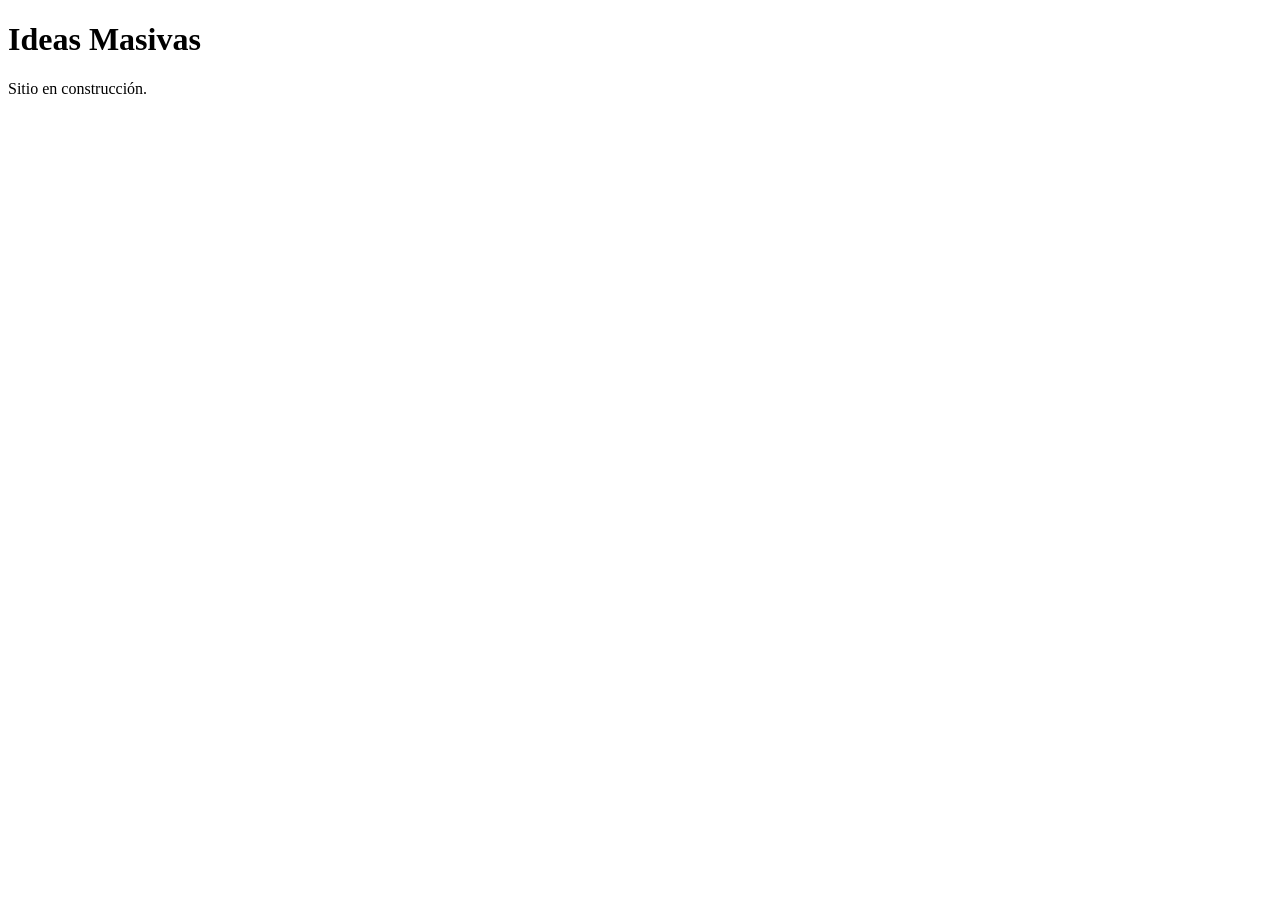
==== index.html @ 9918cfda "Create index.html" ====
<!DOCTYPE html>
<html lang="es">
<head>
<meta charset="UTF-8">
<meta name="viewport" content="width=device-width, initial-scale=1.0">
<title>Ideas Masivas</title>
</head>
<body>
<h1>Ideas Masivas</h1>
<p>Sitio en construcción.</p>
</body>
</html>
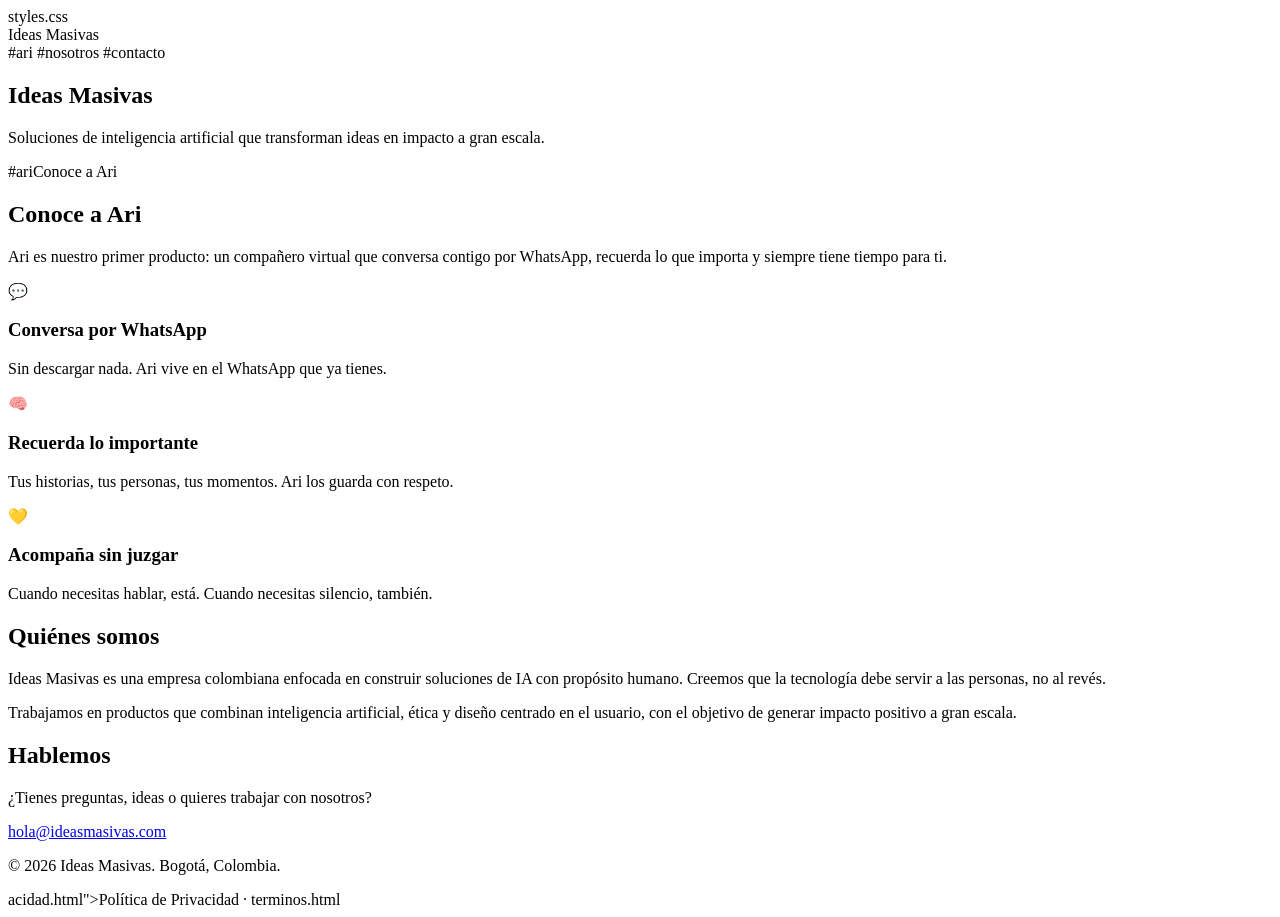
==== commit 73a7bd90: "Update index.html" ====
--- a/index.html
+++ b/index.html
@@ -1,12 +1,86 @@
 <!DOCTYPE html>
 <html lang="es">
 <head>
-<meta charset="UTF-8">
-<meta name="viewport" content="width=device-width, initial-scale=1.0">
-<title>Ideas Masivas</title>
+  <meta charset="UTF-8">
+  <meta name="viewport" content="width=device-width, initial-scale=1.0">
+  <meta name="description" content="Ideas Masivas: soluciones de IA que transforman ideas en impacto a gran escala. Conoce a Ari, nuestro compañero virtual.">
+  <title>Ideas Masivas - IA que transforma ideas en impacto</title>
+  styles.css
 </head>
 <body>
-<h1>Ideas Masivas</h1>
-<p>Sitio en construcción.</p>
+
+  <header>
+    <nav class="container">
+      <div class="logo">Ideas Masivas</div>
+      <div class="nav-links">
+        #ari
+        #nosotros
+        #contacto
+      </div>
+    </nav>
+  </header>
+
+  <section class="hero">
+    <div class="container">
+      <h1>Ideas Masivas</h1>
+      <p class="hero-subtitle">Soluciones de inteligencia artificial que transforman ideas en impacto a gran escala.</p>
+      #ariConoce a Ari</a>
+    </div>
+  </section>
+
+  <section id="ari" class="section">
+    <div class="container">
+      <h2>Conoce a Ari</h2>
+      <p class="section-lead">Ari es nuestro primer producto: un compañero virtual que conversa contigo por WhatsApp, recuerda lo que importa y siempre tiene tiempo para ti.</p>
+      
+      <div class="features">
+        <div class="feature">
+          <div class="feature-icon">💬</div>
+          <h3>Conversa por WhatsApp</h3>
+          <p>Sin descargar nada. Ari vive en el WhatsApp que ya tienes.</p>
+        </div>
+        <div class="feature">
+          <div class="feature-icon">🧠</div>
+          <h3>Recuerda lo importante</h3>
+          <p>Tus historias, tus personas, tus momentos. Ari los guarda con respeto.</p>
+        </div>
+        <div class="feature">
+          <div class="feature-icon">💛</div>
+          <h3>Acompaña sin juzgar</h3>
+          <p>Cuando necesitas hablar, está. Cuando necesitas silencio, también.</p>
+        </div>
+      </div>
+    </div>
+  </section>
+
+  <section id="nosotros" class="section section-alt">
+    <div class="container">
+      <h2>Quiénes somos</h2>
+      <p class="section-lead">Ideas Masivas es una empresa colombiana enfocada en construir soluciones de IA con propósito humano. Creemos que la tecnología debe servir a las personas, no al revés.</p>
+      <p>Trabajamos en productos que combinan inteligencia artificial, ética y diseño centrado en el usuario, con el objetivo de generar impacto positivo a gran escala.</p>
+    </div>
+  </section>
+
+  <section id="contacto" class="section">
+    <div class="container">
+      <h2>Hablemos</h2>
+      <p class="section-lead">¿Tienes preguntas, ideas o quieres trabajar con nosotros?</p>
+      <p class="contact-email">
+        <a href="mailto:hola@ideasmasivas.com">hola@ideasmasivas.com</a>
+      </p>
+    </div>
+  </section>
+
+  <footer>
+    <div class="container">
+      <p>© 2026 Ideas Masivas. Bogotá, Colombia.</p>
+      <div class="footer-links">
+        acidad.html">Política de Privacidad</a>
+        <span>·</span>
+        terminos.html
+      </div>
+    </div>
+  </footer>
+
 </body>
 </html>
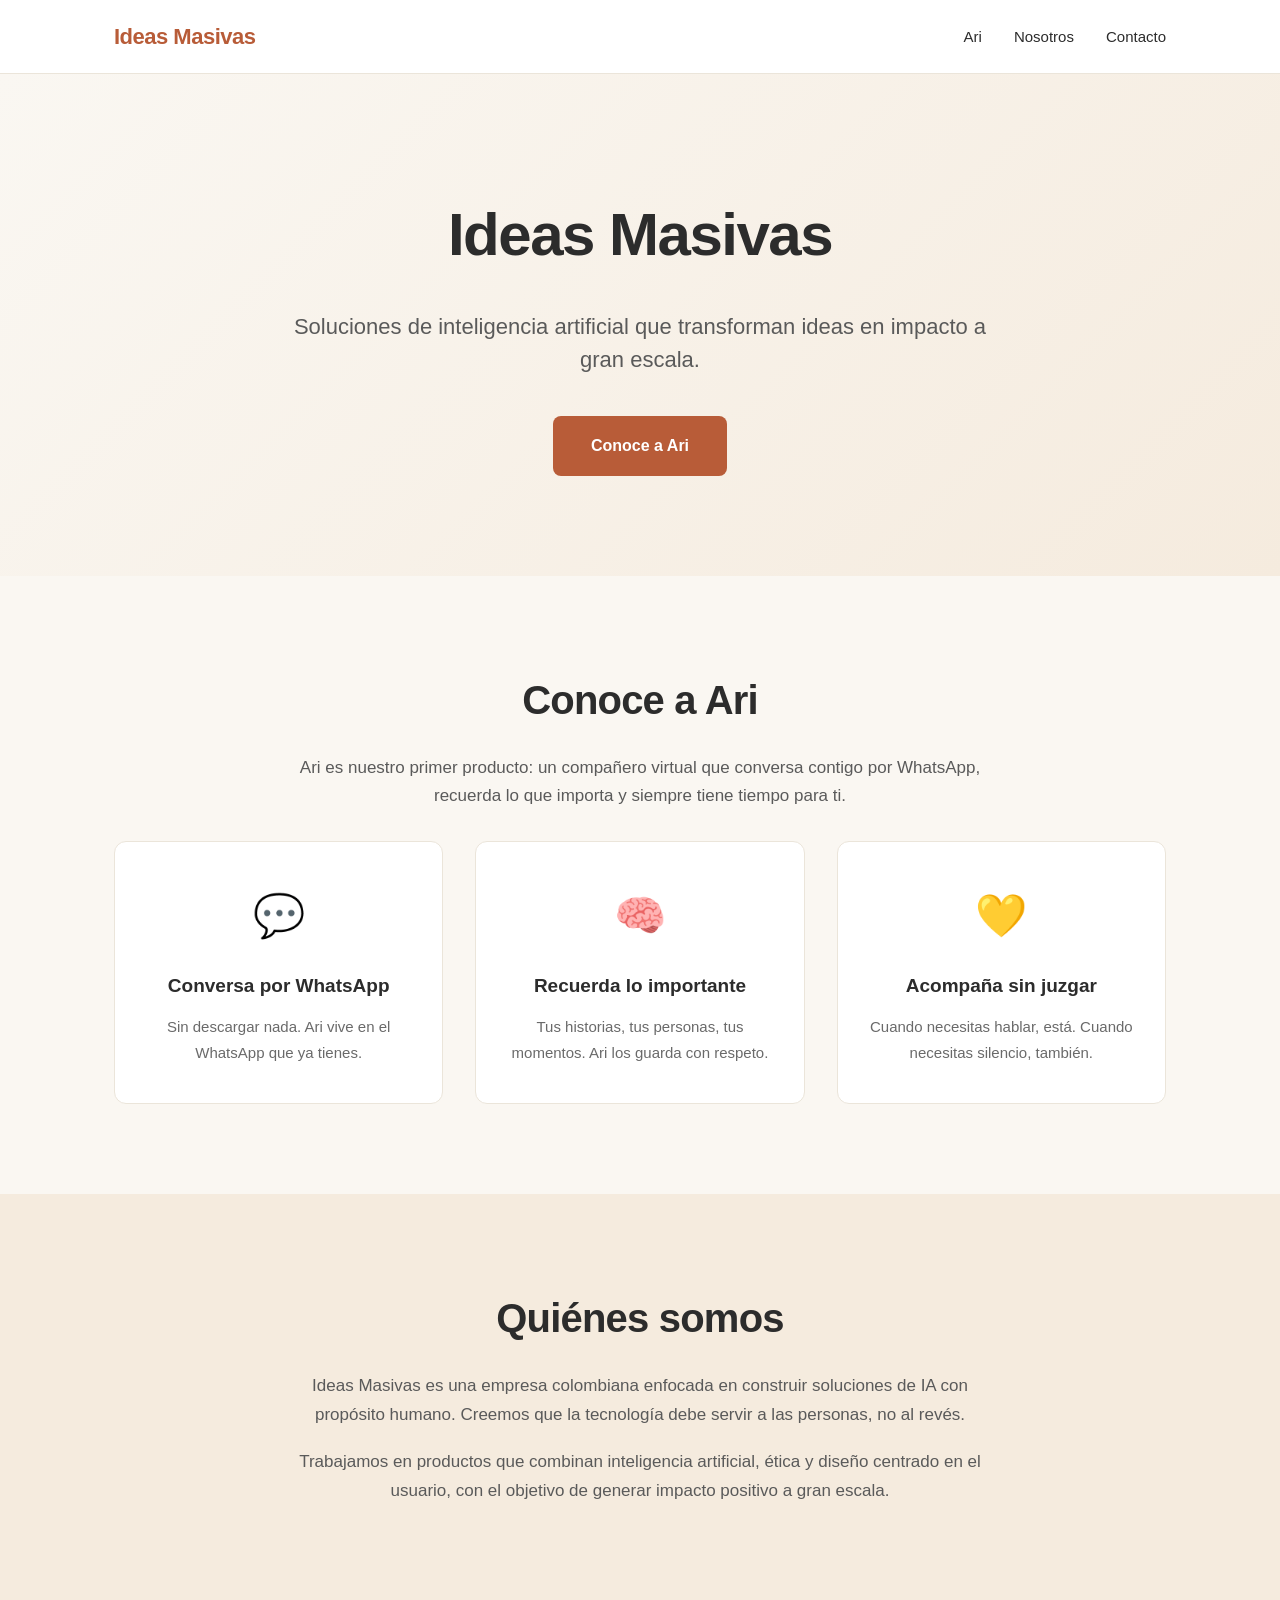
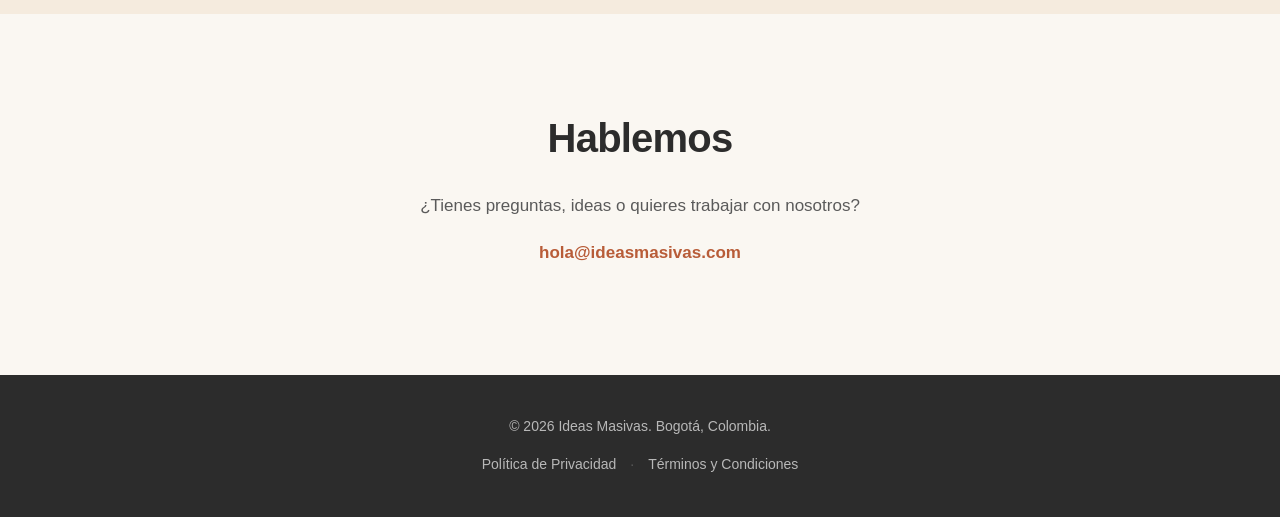
==== commit 309ed45c: "Update index.html" ====
--- a/index.html
+++ b/index.html
@@ -1,86 +1,75 @@
 <!DOCTYPE html>
 <html lang="es">
 <head>
-  <meta charset="UTF-8">
-  <meta name="viewport" content="width=device-width, initial-scale=1.0">
-  <meta name="description" content="Ideas Masivas: soluciones de IA que transforman ideas en impacto a gran escala. Conoce a Ari, nuestro compañero virtual.">
-  <title>Ideas Masivas - IA que transforma ideas en impacto</title>
-  styles.css
+<meta charset="UTF-8">
+<meta name="viewport" content="width=device-width, initial-scale=1.0">
+<title>Ideas Masivas</title>
+<link rel="stylesheet" type="text/css" href="./styles.css">
 </head>
 <body>
-
-  <header>
-    <nav class="container">
-      <div class="logo">Ideas Masivas</div>
-      <div class="nav-links">
-        #ari
-        #nosotros
-        #contacto
-      </div>
-    </nav>
-  </header>
-
-  <section class="hero">
-    <div class="container">
-      <h1>Ideas Masivas</h1>
-      <p class="hero-subtitle">Soluciones de inteligencia artificial que transforman ideas en impacto a gran escala.</p>
-      #ariConoce a Ari</a>
-    </div>
-  </section>
-
-  <section id="ari" class="section">
-    <div class="container">
-      <h2>Conoce a Ari</h2>
-      <p class="section-lead">Ari es nuestro primer producto: un compañero virtual que conversa contigo por WhatsApp, recuerda lo que importa y siempre tiene tiempo para ti.</p>
-      
-      <div class="features">
-        <div class="feature">
-          <div class="feature-icon">💬</div>
-          <h3>Conversa por WhatsApp</h3>
-          <p>Sin descargar nada. Ari vive en el WhatsApp que ya tienes.</p>
-        </div>
-        <div class="feature">
-          <div class="feature-icon">🧠</div>
-          <h3>Recuerda lo importante</h3>
-          <p>Tus historias, tus personas, tus momentos. Ari los guarda con respeto.</p>
-        </div>
-        <div class="feature">
-          <div class="feature-icon">💛</div>
-          <h3>Acompaña sin juzgar</h3>
-          <p>Cuando necesitas hablar, está. Cuando necesitas silencio, también.</p>
-        </div>
-      </div>
-    </div>
-  </section>
-
-  <section id="nosotros" class="section section-alt">
-    <div class="container">
-      <h2>Quiénes somos</h2>
-      <p class="section-lead">Ideas Masivas es una empresa colombiana enfocada en construir soluciones de IA con propósito humano. Creemos que la tecnología debe servir a las personas, no al revés.</p>
-      <p>Trabajamos en productos que combinan inteligencia artificial, ética y diseño centrado en el usuario, con el objetivo de generar impacto positivo a gran escala.</p>
-    </div>
-  </section>
-
-  <section id="contacto" class="section">
-    <div class="container">
-      <h2>Hablemos</h2>
-      <p class="section-lead">¿Tienes preguntas, ideas o quieres trabajar con nosotros?</p>
-      <p class="contact-email">
-        <a href="mailto:hola@ideasmasivas.com">hola@ideasmasivas.com</a>
-      </p>
-    </div>
-  </section>
-
-  <footer>
-    <div class="container">
-      <p>© 2026 Ideas Masivas. Bogotá, Colombia.</p>
-      <div class="footer-links">
-        acidad.html">Política de Privacidad</a>
-        <span>·</span>
-        terminos.html
-      </div>
-    </div>
-  </footer>
-
+<header>
+<nav class="container">
+<div class="logo">Ideas Masivas</div>
+<div class="nav-links">
+<a href="#ari">Ari</a>
+<a href="#nosotros">Nosotros</a>
+<a href="#contacto">Contacto</a>
+</div>
+</nav>
+</header>
+<section class="hero">
+<div class="container">
+<h1>Ideas Masivas</h1>
+<p class="hero-subtitle">Soluciones de inteligencia artificial que transforman ideas en impacto a gran escala.</p>
+<a href="#ari" class="btn-primary">Conoce a Ari</a>
+</div>
+</section>
+<section id="ari" class="section">
+<div class="container">
+<h2>Conoce a Ari</h2>
+<p class="section-lead">Ari es nuestro primer producto: un compañero virtual que conversa contigo por WhatsApp, recuerda lo que importa y siempre tiene tiempo para ti.</p>
+<div class="features">
+<div class="feature">
+<div class="feature-icon">💬</div>
+<h3>Conversa por WhatsApp</h3>
+<p>Sin descargar nada. Ari vive en el WhatsApp que ya tienes.</p>
+</div>
+<div class="feature">
+<div class="feature-icon">🧠</div>
+<h3>Recuerda lo importante</h3>
+<p>Tus historias, tus personas, tus momentos. Ari los guarda con respeto.</p>
+</div>
+<div class="feature">
+<div class="feature-icon">💛</div>
+<h3>Acompaña sin juzgar</h3>
+<p>Cuando necesitas hablar, está. Cuando necesitas silencio, también.</p>
+</div>
+</div>
+</div>
+</section>
+<section id="nosotros" class="section section-alt">
+<div class="container">
+<h2>Quiénes somos</h2>
+<p class="section-lead">Ideas Masivas es una empresa colombiana enfocada en construir soluciones de IA con propósito humano. Creemos que la tecnología debe servir a las personas, no al revés.</p>
+<p>Trabajamos en productos que combinan inteligencia artificial, ética y diseño centrado en el usuario, con el objetivo de generar impacto positivo a gran escala.</p>
+</div>
+</section>
+<section id="contacto" class="section">
+<div class="container">
+<h2>Hablemos</h2>
+<p class="section-lead">¿Tienes preguntas, ideas o quieres trabajar con nosotros?</p>
+<p class="contact-email"><a href="mailto:hola@ideasmasivas.com">hola@ideasmasivas.com</a></p>
+</div>
+</section>
+<footer>
+<div class="container">
+<p>© 2026 Ideas Masivas. Bogotá, Colombia.</p>
+<div class="footer-links">
+<a href="./privacidad.html">Política de Privacidad</a>
+<span>·</span>
+<a href="./terminos.html">Términos y Condiciones</a>
+</div>
+</div>
+</footer>
 </body>
 </html>
--- a/styles.css
+++ b/styles.css
@@ -0,0 +1,274 @@
+/* === RESET Y BASE === */
+
+* {
+  margin: 0;
+  padding: 0;
+  box-sizing: border-box;
+}
+
+html {
+  scroll-behavior: smooth;
+}
+
+body {
+  font-family: -apple-system, BlinkMacSystemFont, "Segoe UI", Roboto, "Helvetica Neue", Arial, sans-serif;
+  color: #2c2c2c;
+  line-height: 1.7;
+  background: #faf7f2;
+}
+
+.container {
+  max-width: 1100px;
+  margin: 0 auto;
+  padding: 0 24px;
+}
+
+/* === HEADER === */
+
+header {
+  background: #ffffff;
+  border-bottom: 1px solid #ebe5da;
+  padding: 18px 0;
+  position: sticky;
+  top: 0;
+  z-index: 100;
+}
+
+header nav {
+  display: flex;
+  justify-content: space-between;
+  align-items: center;
+}
+
+.logo {
+  font-size: 22px;
+  font-weight: 700;
+  color: #b85c38;
+  letter-spacing: -0.5px;
+}
+
+.nav-links {
+  display: flex;
+  gap: 32px;
+}
+
+.nav-links a {
+  color: #2c2c2c;
+  text-decoration: none;
+  font-weight: 500;
+  font-size: 15px;
+  transition: color 0.2s;
+}
+
+.nav-links a:hover {
+  color: #b85c38;
+}
+
+/* === HERO === */
+
+.hero {
+  background: linear-gradient(135deg, #faf7f2 0%, #f5ebde 100%);
+  padding: 110px 0 100px;
+  text-align: center;
+}
+
+.hero h1 {
+  font-size: 60px;
+  font-weight: 800;
+  color: #2c2c2c;
+  margin-bottom: 24px;
+  letter-spacing: -1.5px;
+}
+
+.hero-subtitle {
+  font-size: 22px;
+  color: #5a5a5a;
+  max-width: 700px;
+  margin: 0 auto 40px;
+  line-height: 1.5;
+}
+
+.btn-primary {
+  display: inline-block;
+  background: #b85c38;
+  color: white;
+  padding: 16px 38px;
+  border-radius: 8px;
+  text-decoration: none;
+  font-weight: 600;
+  font-size: 16px;
+  transition: all 0.2s;
+}
+
+.btn-primary:hover {
+  background: #9c4a2a;
+  transform: translateY(-2px);
+  box-shadow: 0 8px 24px rgba(184, 92, 56, 0.25);
+}
+
+/* === SECCIONES === */
+
+.section {
+  padding: 90px 0;
+}
+
+.section-alt {
+  background: #f5ebde;
+}
+
+.section h2 {
+  font-size: 40px;
+  font-weight: 700;
+  color: #2c2c2c;
+  margin-bottom: 20px;
+  text-align: center;
+  letter-spacing: -0.8px;
+}
+
+.section-lead {
+  font-size: 19px;
+  color: #5a5a5a;
+  max-width: 720px;
+  margin: 0 auto 50px;
+  text-align: center;
+}
+
+.section p {
+  font-size: 17px;
+  color: #5a5a5a;
+  max-width: 720px;
+  margin: 0 auto 18px;
+  text-align: center;
+}
+
+/* === FEATURES === */
+
+.features {
+  display: grid;
+  grid-template-columns: repeat(3, 1fr);
+  gap: 32px;
+  margin-top: 30px;
+}
+
+.feature {
+  background: white;
+  padding: 38px 28px;
+  border-radius: 12px;
+  text-align: center;
+  border: 1px solid #ebe5da;
+  transition: all 0.2s;
+}
+
+.feature:hover {
+  transform: translateY(-4px);
+  box-shadow: 0 12px 32px rgba(0, 0, 0, 0.08);
+}
+
+.feature-icon {
+  font-size: 42px;
+  margin-bottom: 18px;
+}
+
+.feature h3 {
+  font-size: 19px;
+  color: #2c2c2c;
+  margin-bottom: 12px;
+  font-weight: 600;
+}
+
+.feature p {
+  font-size: 15px;
+  color: #6a6a6a;
+  margin: 0;
+  text-align: center;
+}
+
+/* === CONTACTO === */
+
+.contact-email {
+  text-align: center;
+  font-size: 26px;
+  margin-top: 20px;
+}
+
+.contact-email a {
+  color: #b85c38;
+  text-decoration: none;
+  font-weight: 600;
+  border-bottom: 2px solid transparent;
+  transition: border-color 0.2s;
+}
+
+.contact-email a:hover {
+  border-bottom-color: #b85c38;
+}
+
+/* === FOOTER === */
+
+footer {
+  background: #2c2c2c;
+  color: #b8b8b8;
+  padding: 40px 0;
+  text-align: center;
+}
+
+footer .container {
+  display: flex;
+  flex-direction: column;
+  align-items: center;
+  gap: 14px;
+}
+
+footer p {
+  margin: 0;
+  font-size: 14px;
+  color: #b8b8b8;
+}
+
+.footer-links {
+  display: flex;
+  gap: 14px;
+  align-items: center;
+  font-size: 14px;
+}
+
+.footer-links a {
+  color: #b8b8b8;
+  text-decoration: none;
+  transition: color 0.2s;
+}
+
+.footer-links a:hover {
+  color: white;
+}
+
+.footer-links span {
+  color: #5a5a5a;
+}
+
+/* === PÁGINAS LEGALES === */
+
+.legal-page {
+  padding: 80px 0;
+  max-width: 800px;
+  margin: 0 auto;
+}
+
+.legal-page h1 {
+  font-size: 38px;
+  color: #2c2c2c;
+  margin-bottom: 12px;
+  letter-spacing: -0.8px;
+}
+
+.legal-page .last-updated {
+  color: #8a8a8a;
+  font-size: 14px;
+  margin-bottom: 40px;
+  font-style: italic;
+}
+
+.legal-page h2 {
+  font-size: 24px;
+  color: #2c2c2c;
+  margin-top: 36px;
